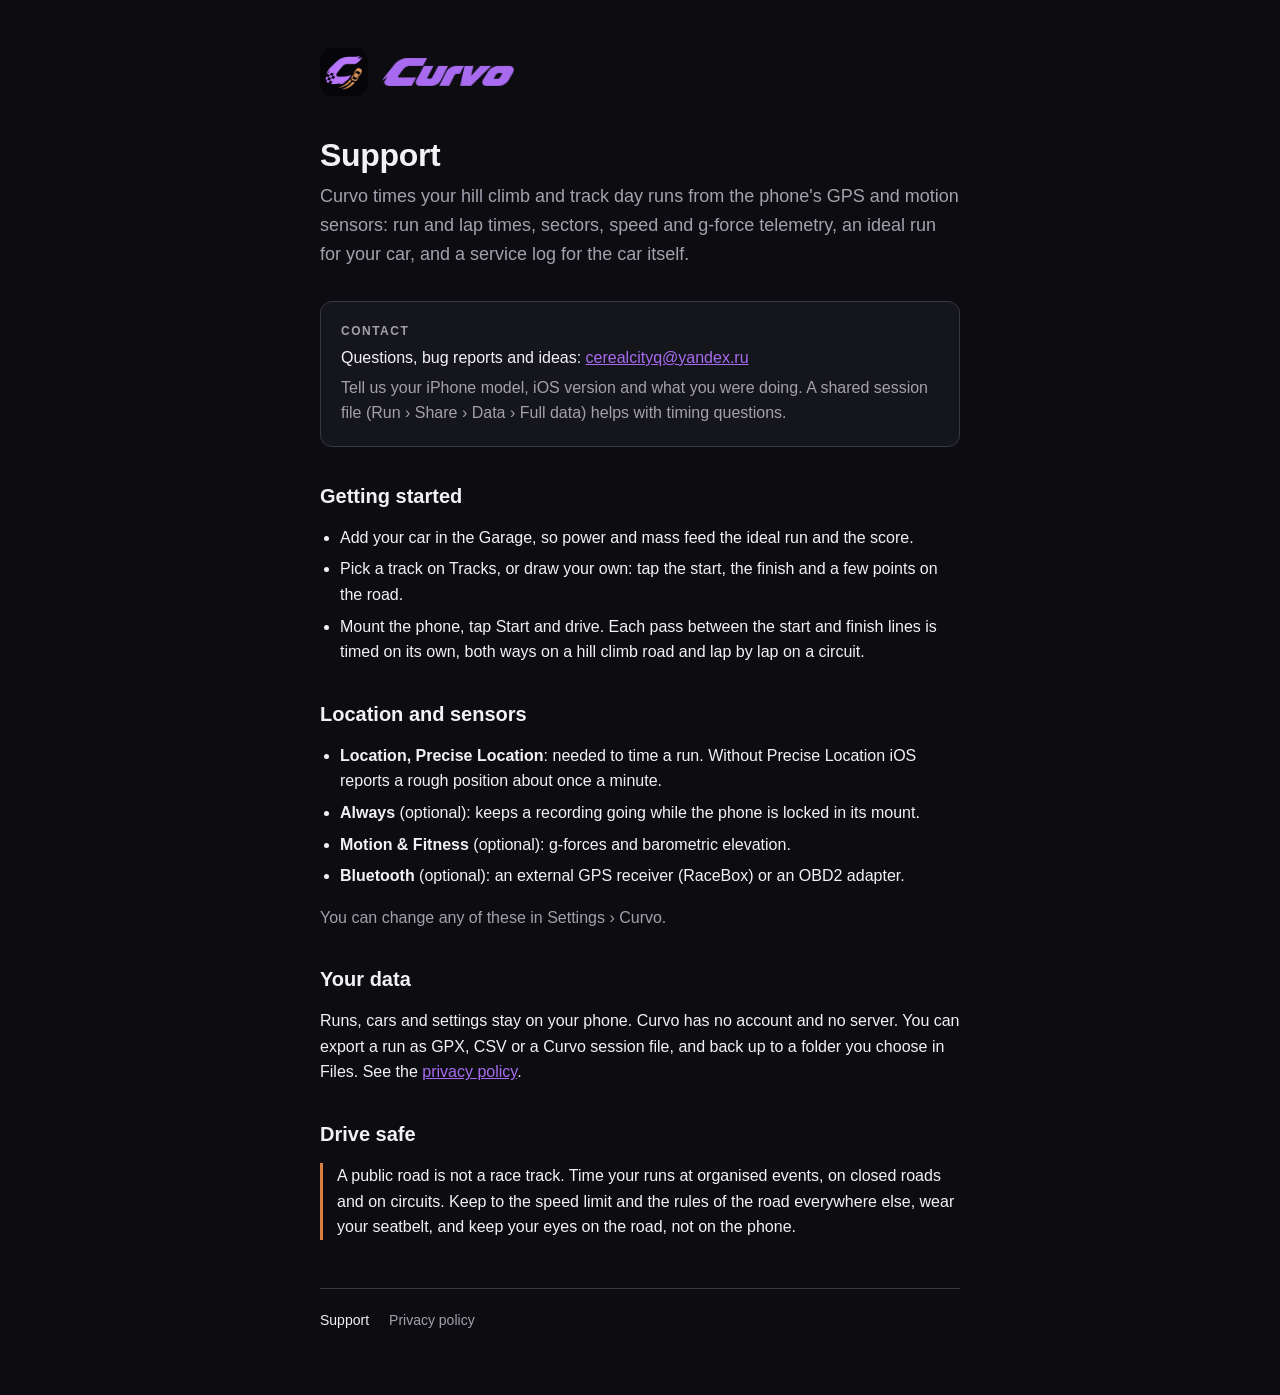
==== index.html @ bce1d20f "site: support and privacy pages" ====
<!doctype html>
<html lang="en">
<head>
<meta charset="utf-8">
<meta name="viewport" content="width=device-width, initial-scale=1">
<title>Curvo Support</title>
<meta name="description" content="Curvo: lap and run timing for hill climbs and track days. Help and contact.">
<link rel="icon" href="icon.png">
<link rel="stylesheet" href="style.css">
</head>
<body>
<main>
  <a class="brand" href="./"><img class="icon" src="icon.png" alt=""><span class="wordmark" role="img" aria-label="Curvo"></span></a>
  <h1>Support</h1>
  <p class="lead">Curvo times your hill climb and track day runs from the phone's GPS and motion sensors: run and lap times, sectors, speed and g-force telemetry, an ideal run for your car, and a service log for the car itself.</p>

  <div class="card">
    <p class="eyebrow">Contact</p>
    <p>Questions, bug reports and ideas: <a href="mailto:cerealcityq@yandex.ru">cerealcityq@yandex.ru</a></p>
    <p class="muted">Tell us your iPhone model, iOS version and what you were doing. A shared session file (Run › Share › Data › Full data) helps with timing questions.</p>
  </div>

  <h2>Getting started</h2>
  <ul>
    <li>Add your car in the Garage, so power and mass feed the ideal run and the score.</li>
    <li>Pick a track on Tracks, or draw your own: tap the start, the finish and a few points on the road.</li>
    <li>Mount the phone, tap Start and drive. Each pass between the start and finish lines is timed on its own, both ways on a hill climb road and lap by lap on a circuit.</li>
  </ul>

  <h2>Location and sensors</h2>
  <ul>
    <li><strong>Location, Precise Location</strong>: needed to time a run. Without Precise Location iOS reports a rough position about once a minute.</li>
    <li><strong>Always</strong> (optional): keeps a recording going while the phone is locked in its mount.</li>
    <li><strong>Motion &amp; Fitness</strong> (optional): g-forces and barometric elevation.</li>
    <li><strong>Bluetooth</strong> (optional): an external GPS receiver (RaceBox) or an OBD2 adapter.</li>
  </ul>
  <p class="muted">You can change any of these in Settings › Curvo.</p>

  <h2>Your data</h2>
  <p>Runs, cars and settings stay on your phone. Curvo has no account and no server. You can export a run as GPX, CSV or a Curvo session file, and back up to a folder you choose in Files. See the <a href="privacy.html">privacy policy</a>.</p>

  <h2>Drive safe</h2>
  <p class="warn">A public road is not a race track. Time your runs at organised events, on closed roads and on circuits. Keep to the speed limit and the rules of the road everywhere else, wear your seatbelt, and keep your eyes on the road, not on the phone.</p>

  <nav><a href="./" aria-current="page">Support</a><a href="privacy.html">Privacy policy</a></nav>
</main>
</body>
</html>
---- style.css ----
:root {
  --bg: #0D0D11; --surface: #15151C; --border: #383845; --fg: #F3F1F7; --muted: #A3A0AC; --accent: #A86BF0; --copper: #DB7F45;
  color-scheme: dark;
}
* { box-sizing: border-box; }
html { -webkit-text-size-adjust: 100%; }
body {
  margin: 0; background: var(--bg); color: var(--fg);
  font: 500 16px/1.6 -apple-system, BlinkMacSystemFont, "Inter", "Segoe UI", Roboto, sans-serif;
}
main { max-width: 680px; margin: 0 auto; padding: 48px 20px 64px; }
.brand { display: flex; align-items: center; gap: 14px; margin-bottom: 40px; text-decoration: none; }
.brand img.icon { width: 48px; height: 48px; border-radius: 11px; }
.wordmark { width: 132px; height: 28px; background: var(--accent); -webkit-mask: url(wordmark.png) left center / contain no-repeat; mask: url(wordmark.png) left center / contain no-repeat; }
h1 { font-size: 32px; line-height: 1.2; font-weight: 800; margin: 0 0 8px; letter-spacing: -0.01em; }
h2 { font-size: 20px; line-height: 1.3; font-weight: 700; margin: 36px 0 8px; }
p, li { color: var(--fg); }
.lead { color: var(--muted); font-size: 18px; margin: 0 0 32px; }
.muted { color: var(--muted); }
ul { padding-left: 20px; }
li { margin: 6px 0; }
a { color: var(--accent); }
.card { background: var(--surface); border: 1px solid var(--border); border-radius: 12px; padding: 16px 20px; margin: 16px 0; }
.card p { margin: 4px 0; }
.eyebrow { font-size: 12px; font-weight: 600; letter-spacing: 1.5px; text-transform: uppercase; color: var(--muted); }
nav { display: flex; gap: 20px; margin-top: 48px; padding-top: 20px; border-top: 1px solid var(--border); font-size: 14px; }
nav a { color: var(--muted); text-decoration: none; }
nav a[aria-current] { color: var(--fg); }
.warn { border-left: 3px solid var(--copper); padding-left: 14px; }
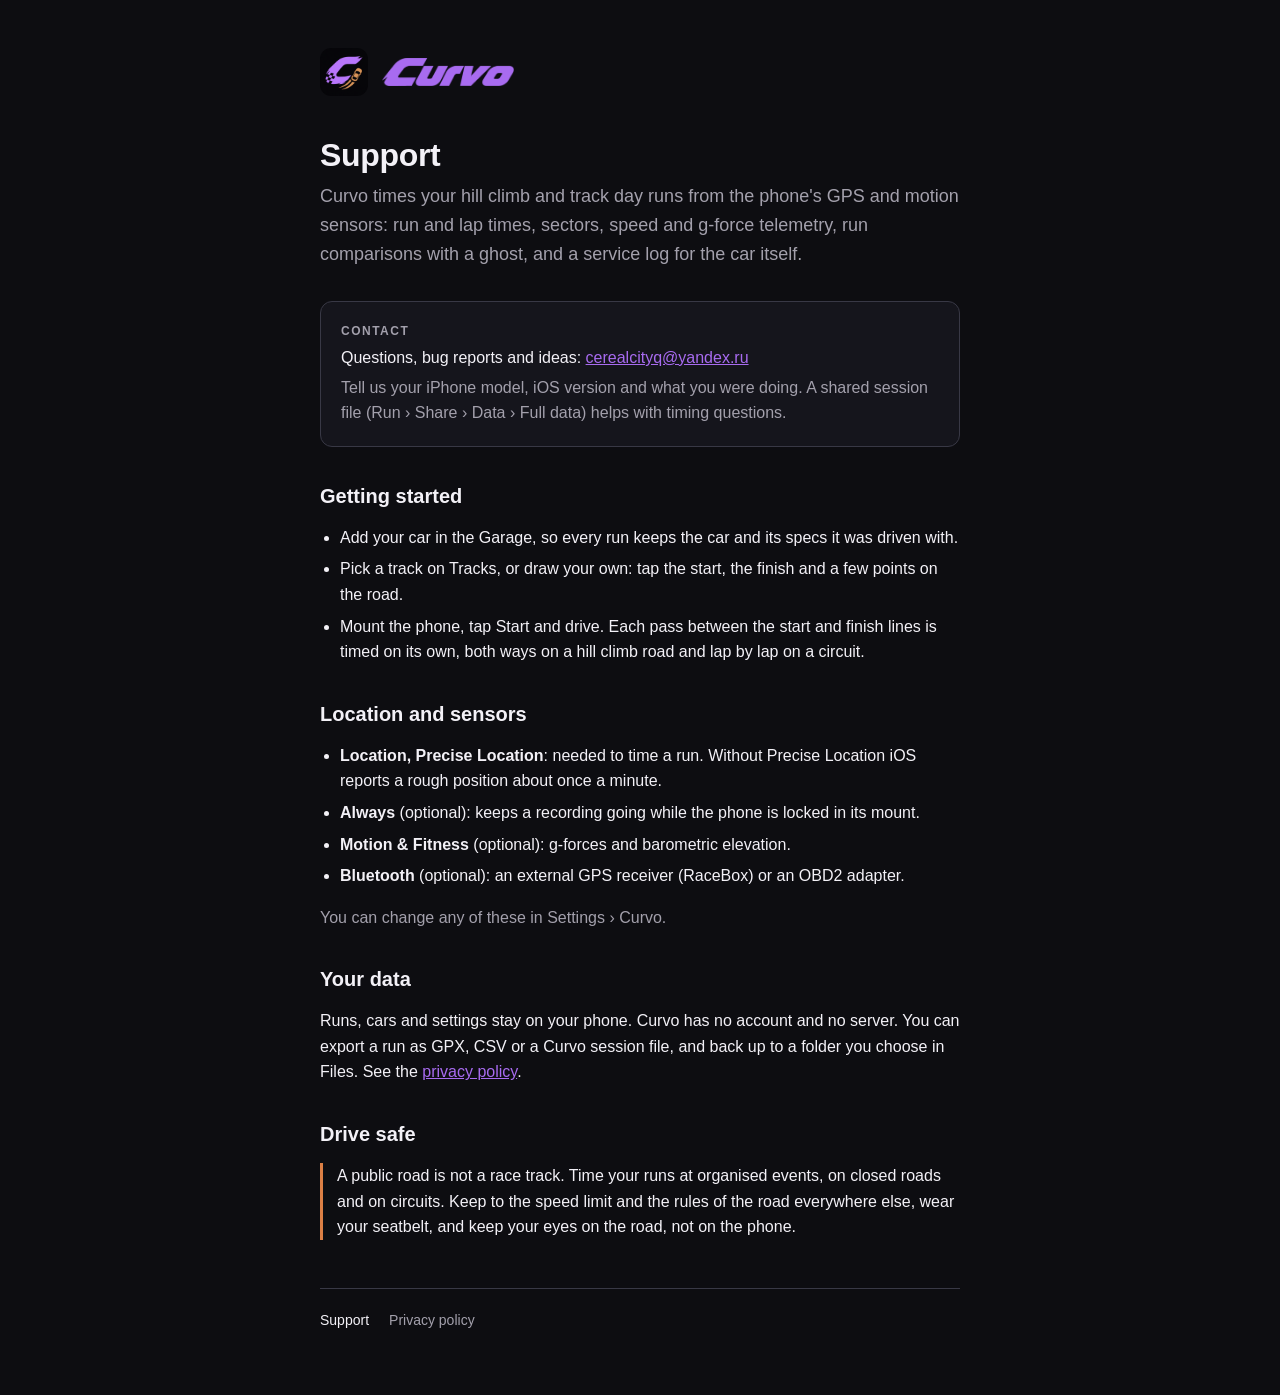
==== commit 6093703e: "support: no scoring" ====
--- a/index.html
+++ b/index.html
@@ -12,7 +12,7 @@
 <main>
   <a class="brand" href="./"><img class="icon" src="icon.png" alt=""><span class="wordmark" role="img" aria-label="Curvo"></span></a>
   <h1>Support</h1>
-  <p class="lead">Curvo times your hill climb and track day runs from the phone's GPS and motion sensors: run and lap times, sectors, speed and g-force telemetry, an ideal run for your car, and a service log for the car itself.</p>
+  <p class="lead">Curvo times your hill climb and track day runs from the phone's GPS and motion sensors: run and lap times, sectors, speed and g-force telemetry, run comparisons with a ghost, and a service log for the car itself.</p>
 
   <div class="card">
     <p class="eyebrow">Contact</p>
@@ -22,7 +22,7 @@
 
   <h2>Getting started</h2>
   <ul>
-    <li>Add your car in the Garage, so power and mass feed the ideal run and the score.</li>
+    <li>Add your car in the Garage, so every run keeps the car and its specs it was driven with.</li>
     <li>Pick a track on Tracks, or draw your own: tap the start, the finish and a few points on the road.</li>
     <li>Mount the phone, tap Start and drive. Each pass between the start and finish lines is timed on its own, both ways on a hill climb road and lap by lap on a circuit.</li>
   </ul>
